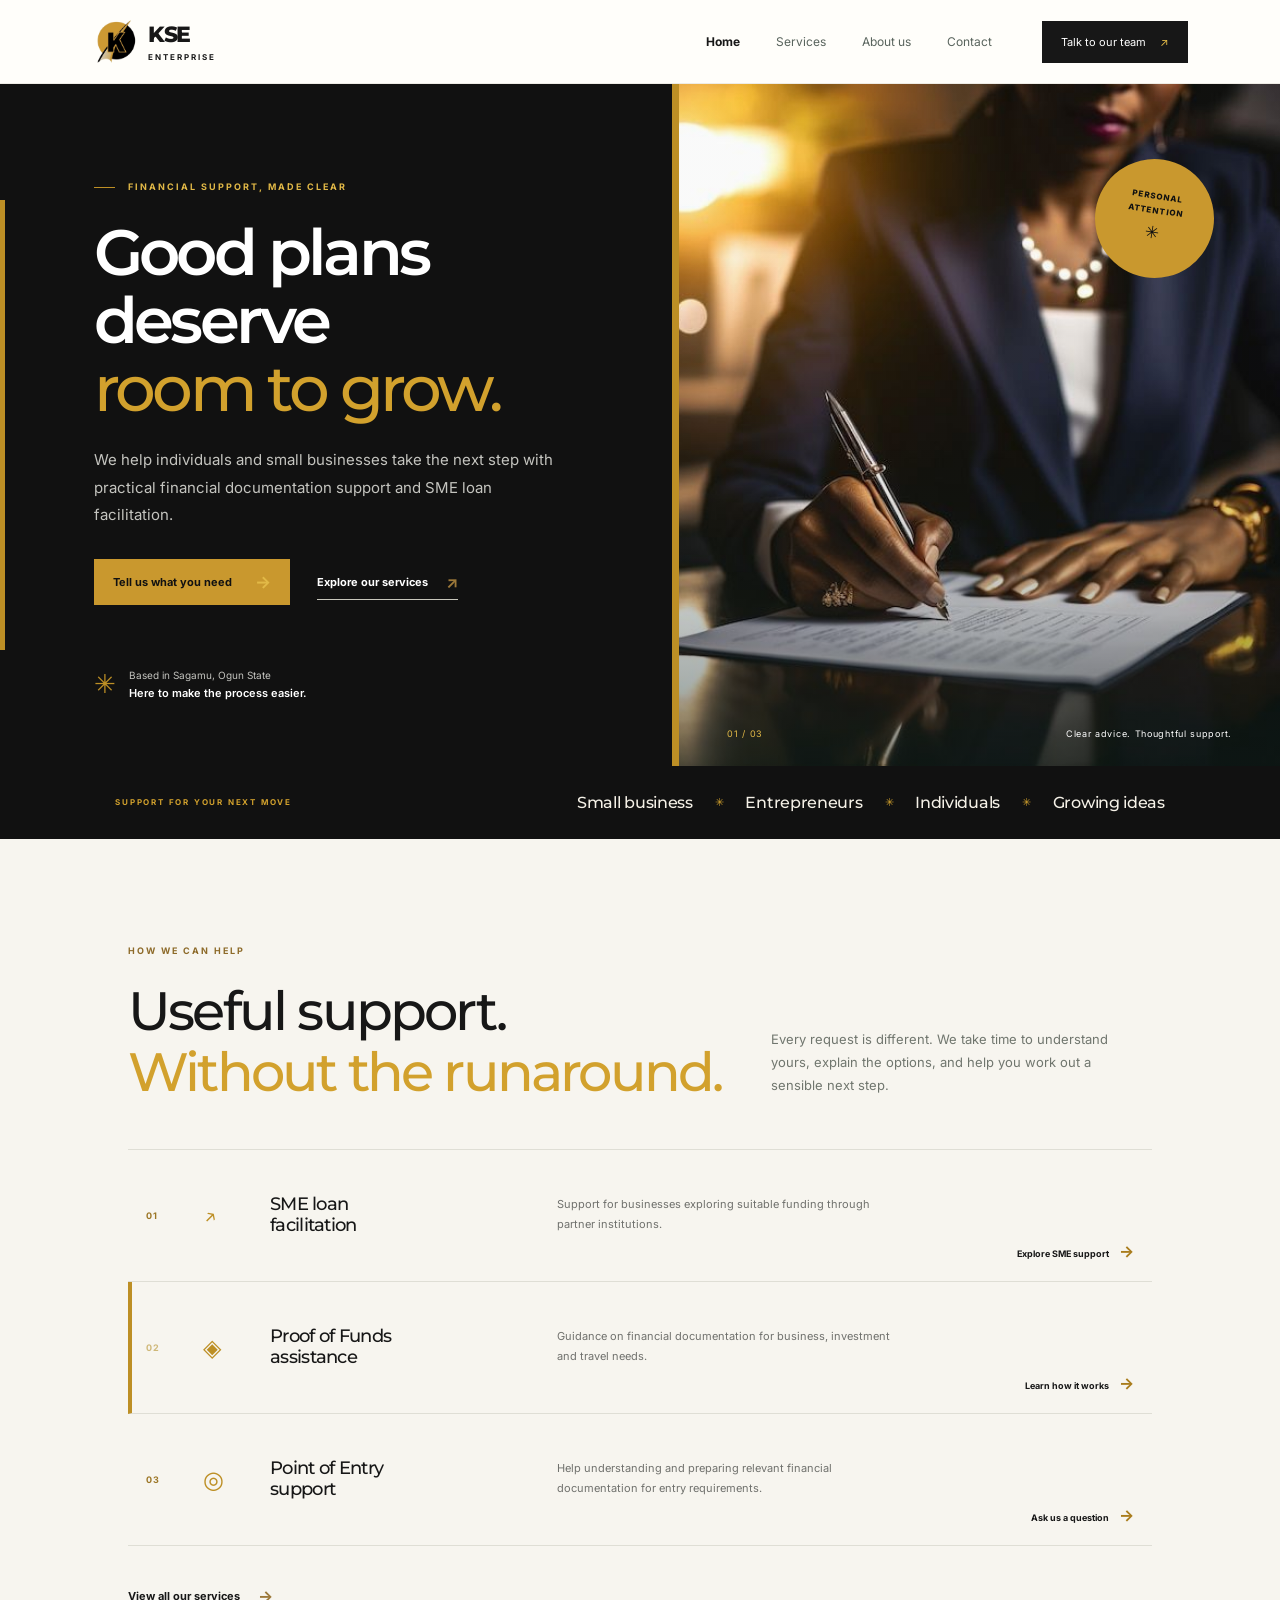
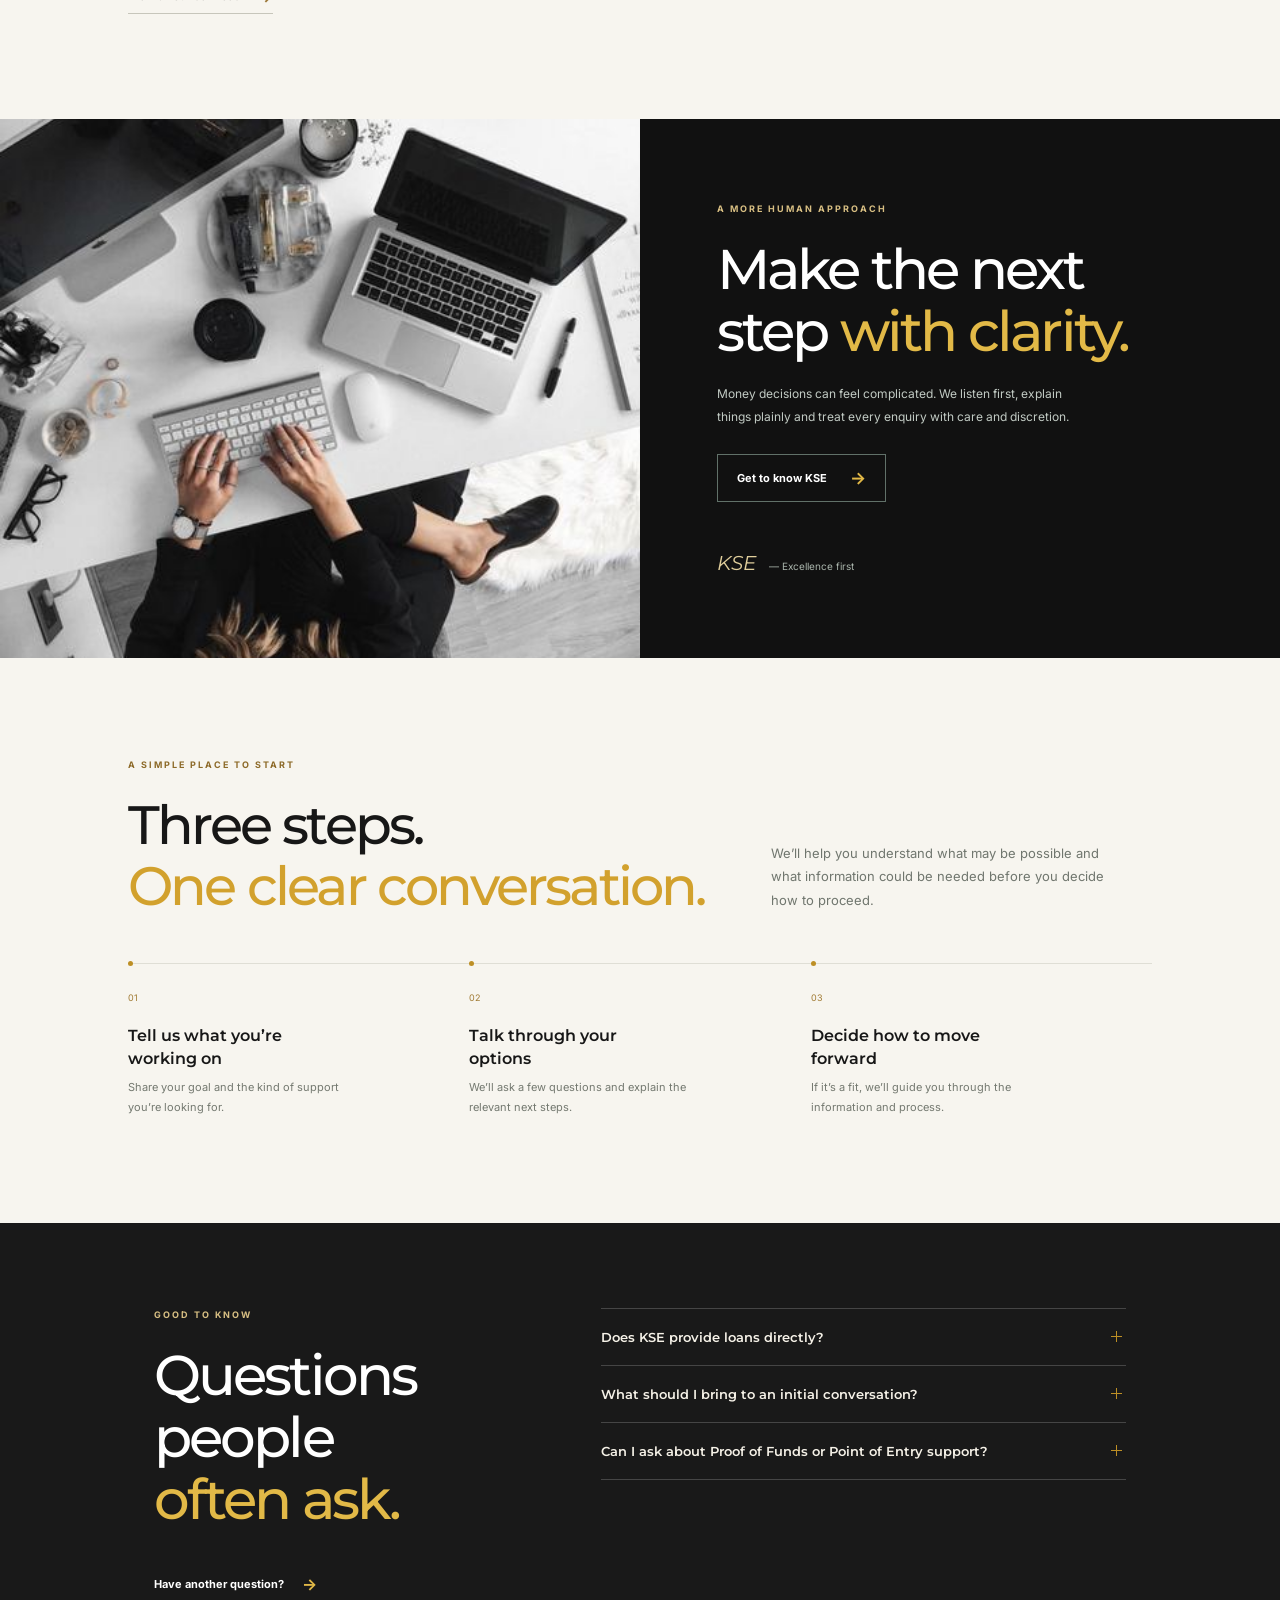
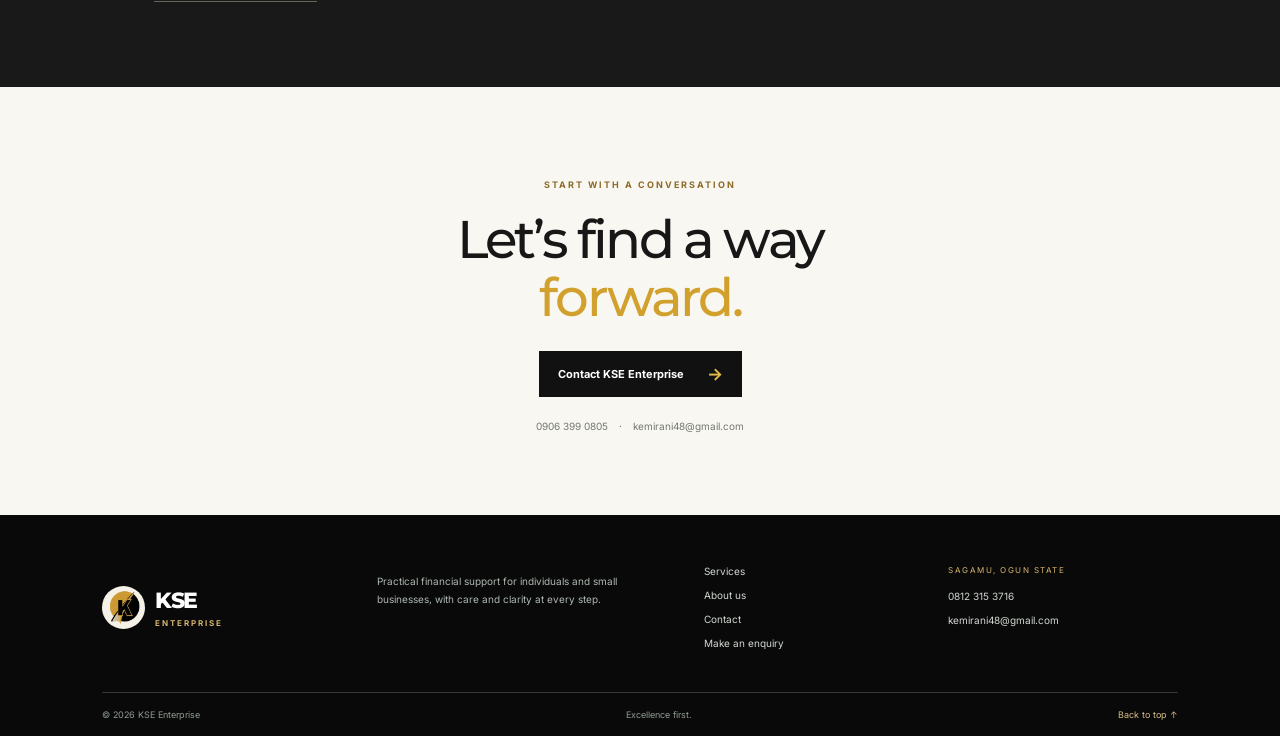
==== index.html @ 5ea1e0ed "first commit" ====
<!doctype html>
<html lang="en">
<head>
  <meta charset="utf-8">
  <meta name="viewport" content="width=device-width, initial-scale=1">
  <meta name="theme-color" content="#14251f">
  <meta name="description" content="KSE Enterprise offers SME loan facilitation and financial documentation support in Sagamu, Ogun State.">
  <title>KSE Enterprise | Practical financial support</title>
  <link rel="preconnect" href="https://fonts.googleapis.com">
  <link rel="preconnect" href="https://fonts.gstatic.com" crossorigin>
  <link href="https://fonts.googleapis.com/css2?family=Inter:wght@400;500;600;700&family=Montserrat:wght@400;500;600;700;800&display=swap" rel="stylesheet">
  <link rel="stylesheet" href="site.css">
  <script src="site.js" defer></script>
</head>
<body>
  <header class="site-header" id="top">
    <a class="brand" href="index.html" aria-label="KSE Enterprise home"><img src="image/logo.png" alt=""><span><strong>KSE</strong><small>ENTERPRISE</small></span></a>
    <button class="menu-toggle" type="button" aria-expanded="false" aria-controls="primary-nav" aria-label="Open menu"><span></span><span></span></button>
    <nav class="primary-nav" id="primary-nav" aria-label="Main navigation">
      <a class="active" href="index.html">Home</a><a href="services.html">Services</a><a href="about.html">About us</a><a href="contact.html">Contact</a>
      <a class="nav-cta" href="contact.html#enquiry">Talk to our team <span aria-hidden="true">↗</span></a>
    </nav>
  </header>

  <main>
    <section class="hero">
      <div class="hero-copy">
        <p class="eyebrow"><span></span> FINANCIAL SUPPORT, MADE CLEAR</p>
        <h1>Good plans deserve<br><em>room to grow.</em></h1>
        <p class="hero-intro">We help individuals and small businesses take the next step with practical financial documentation support and SME loan facilitation.</p>
        <div class="hero-actions"><a class="button button-gold" href="contact.html#enquiry">Tell us what you need <span aria-hidden="true">→</span></a><a class="text-link" href="services.html">Explore our services <span aria-hidden="true">↗</span></a></div>
        <div class="hero-note"><span class="note-mark">✳</span><span>Based in Sagamu, Ogun State<br><strong>Here to make the process easier.</strong></span></div>
      </div>
      <div class="hero-visual" role="img" aria-label="Business owner reviewing plans at a desk">
        <div class="photo-wash"></div>
        <div class="hero-stamp"><span>PERSONAL<br>ATTENTION</span><b>✳</b></div>
        <div class="hero-caption"><span>01 / 03</span><span>Clear advice. Thoughtful support.</span></div>
      </div>
    </section>

    <section class="intro-strip"><p>SUPPORT FOR YOUR NEXT MOVE</p><div><span>Small business</span><i>✳</i><span>Entrepreneurs</span><i>✳</i><span>Individuals</span><i>✳</i><span>Growing ideas</span></div></section>

    <section class="section services-preview" id="services">
      <div class="section-heading"><div><p class="eyebrow">HOW WE CAN HELP</p><h2>Useful support.<br><em>Without the runaround.</em></h2></div><p class="section-summary">Every request is different. We take time to understand yours, explain the options, and help you work out a sensible next step.</p></div>
      <div class="service-grid">
        <a class="service-card" href="services.html#sme-loans"><span class="card-index">01</span><span class="line-icon">↗</span><h3>SME loan<br>facilitation</h3><p>Support for businesses exploring suitable funding through partner institutions.</p><span class="card-link">Explore SME support <b>→</b></span></a>
        <a class="service-card featured" href="services.html#pof"><span class="card-index">02</span><span class="line-icon">◈</span><h3>Proof of Funds<br>assistance</h3><p>Guidance on financial documentation for business, investment and travel needs.</p><span class="card-link">Learn how it works <b>→</b></span></a>
        <a class="service-card" href="services.html#poe"><span class="card-index">03</span><span class="line-icon">◎</span><h3>Point of Entry<br>support</h3><p>Help understanding and preparing relevant financial documentation for entry requirements.</p><span class="card-link">Ask us a question <b>→</b></span></a>
      </div>
      <div class="center-link"><a class="text-link" href="services.html">View all our services <span aria-hidden="true">→</span></a></div>
    </section>

    <section class="approach-band"><div class="approach-image" role="img" aria-label="A bright, welcoming office"></div><div class="approach-copy"><p class="eyebrow eyebrow-light">A MORE HUMAN APPROACH</p><h2>Make the next<br>step <em>with clarity.</em></h2><p>Money decisions can feel complicated. We listen first, explain things plainly and treat every enquiry with care and discretion.</p><a class="button button-outline" href="about.html">Get to know KSE <span aria-hidden="true">→</span></a><div class="approach-signature">KSE <span>— Excellence first</span></div></div></section>

    <section class="section process-section"><div class="section-heading"><div><p class="eyebrow">A SIMPLE PLACE TO START</p><h2>Three steps.<br><em>One clear conversation.</em></h2></div><p class="section-summary">We’ll help you understand what may be possible and what information could be needed before you decide how to proceed.</p></div><div class="steps"><article><span>01</span><h3>Tell us what you’re working on</h3><p>Share your goal and the kind of support you’re looking for.</p></article><article><span>02</span><h3>Talk through your options</h3><p>We’ll ask a few questions and explain the relevant next steps.</p></article><article><span>03</span><h3>Decide how to move forward</h3><p>If it’s a fit, we’ll guide you through the information and process.</p></article></div></section>

    <section class="faq-band"><div><p class="eyebrow eyebrow-light">GOOD TO KNOW</p><h2>Questions people<br><em>often ask.</em></h2><a class="text-link text-link-light" href="contact.html">Have another question? <span>→</span></a></div><div class="faq-list">
      <details><summary>Does KSE provide loans directly?<span></span></summary><p>KSE facilitates access to SME funding through partner financial institutions. Eligibility, rates and approval decisions are determined by the relevant institution.</p></details>
      <details><summary>What should I bring to an initial conversation?<span></span></summary><p>A short description of what you need is a good start. We’ll let you know if any further information would be useful for your enquiry.</p></details>
      <details><summary>Can I ask about Proof of Funds or Point of Entry support?<span></span></summary><p>Yes. Get in touch with the purpose and requirements you’ve been given. We’ll discuss the documentation support available and explain the next step.</p></details>
    </div></section>

    <section class="closing-cta"><p class="eyebrow">START WITH A CONVERSATION</p><h2>Let’s find a way<br><em>forward.</em></h2><a class="button button-dark" href="contact.html#enquiry">Contact KSE Enterprise <span>→</span></a><p class="cta-contact"><a href="tel:+2349063990805">0906 399 0805</a><span>·</span><a href="mailto:kemirani48@gmail.com">kemirani48@gmail.com</a></p></section>
  </main>
  <footer class="site-footer"><div class="footer-main"><a class="brand brand-footer" href="index.html"><img src="image/logo.png" alt=""><span><strong>KSE</strong><small>ENTERPRISE</small></span></a><p>Practical financial support for individuals and small businesses, with care and clarity at every step.</p><div class="footer-nav"><a href="services.html">Services</a><a href="about.html">About us</a><a href="contact.html">Contact</a><a href="contact.html#enquiry">Make an enquiry</a></div><div class="footer-contact"><span>SAGAMU, OGUN STATE</span><a href="tel:+2348123153716">0812 315 3716</a><a href="mailto:kemirani48@gmail.com">kemirani48@gmail.com</a></div></div><div class="footer-bottom"><span>© <span data-year>2026</span> KSE Enterprise</span><span>Excellence first.</span><a href="#top" class="back-top">Back to top ↑</a></div></footer>
</body>
</html>
---- site.css ----
:root{--ink:#171717;--forest:#171717;--deep:#0b0b0b;--gold:#bd8f25;--gold-light:#e2b947;--paper:#f7f5ef;--white:#fffefa;--muted:#70766e;--line:#dfded5;--serif:'Montserrat','Inter',Arial,sans-serif;--sans:'Inter',Arial,sans-serif;--display:'Montserrat','Inter',Arial,sans-serif}*{box-sizing:border-box}html{scroll-behavior:smooth;scroll-padding-top:90px}body{margin:0;background:var(--paper);color:var(--ink);font-family:var(--sans);font-size:15px;-webkit-font-smoothing:antialiased}a{color:inherit;text-decoration:none}button,input,select,textarea{font:inherit}button,a{-webkit-tap-highlight-color:transparent}img{max-width:100%;display:block}.site-header{height:84px;padding:0 7.2%;display:flex;align-items:center;justify-content:space-between;background:var(--white);position:relative;z-index:5;border-bottom:1px solid #eeece5}.brand{display:inline-flex;align-items:center;gap:10px;min-width:155px}.brand img{width:46px;height:46px;object-fit:contain}.brand span{display:grid;line-height:1}.brand strong{font:800 22px var(--display);letter-spacing:-1.5px}.brand small{font:700 8px var(--sans);letter-spacing:2px;margin-top:4px}.primary-nav{display:flex;align-items:center;gap:36px}.primary-nav>a{font-size:12px;color:#59645d;transition:color .2s}.primary-nav>a:hover,.primary-nav>a.active{color:var(--ink)}.primary-nav>a.active{font-weight:700}.primary-nav .nav-cta{margin-left:14px;background:var(--forest);color:white;padding:14px 19px;font-size:11px}.nav-cta span{color:var(--gold-light);margin-left:11px}.menu-toggle{display:none}.hero{display:grid;grid-template-columns:1.05fr .95fr;min-height:620px;background:var(--paper)}.hero-copy{padding:96px 7.2% 64px 14%;display:flex;flex-direction:column;align-items:flex-start;justify-content:center}.eyebrow{font-size:9px;line-height:1.5;font-weight:700;letter-spacing:2px;color:#8d6a29;margin:0 0 24px}.eyebrow>span:first-child{display:inline-block;width:21px;height:1px;background:var(--gold);vertical-align:middle;margin-right:9px}.hero h1,.page-hero h1{font:500 clamp(48px,5vw,72px)/1.07 var(--display);letter-spacing:-4.7px;margin:0;max-width:620px}.hero h1 em,.page-hero h1 em,.section h2 em,.approach-copy h2 em,.faq-band h2 em,.closing-cta h2 em{font-family:var(--serif);font-weight:400;letter-spacing:-2px;color:#9c7839}.hero-intro{max-width:465px;margin:23px 0 30px;color:#626c64;font-size:15px;line-height:1.85}.hero-actions{display:flex;align-items:center;gap:27px;flex-wrap:wrap}.button{display:inline-flex;align-items:center;justify-content:center;gap:23px;border:0;padding:16px 19px;font-size:11px;font-weight:700;transition:transform .2s,background .2s;cursor:pointer}.button:hover{transform:translateY(-2px)}.button-gold{background:var(--gold);color:#fff}.button-gold:hover{background:#a78032}.button-dark{background:var(--forest);color:#fff}.button-dark:hover{background:#27483b}.button span{font-size:17px;line-height:10px;color:var(--gold-light)}.text-link{display:inline-flex;align-items:center;gap:18px;font-size:11px;font-weight:700;border-bottom:1px solid #c7c6bb;padding:7px 0}.text-link span{font-size:16px;color:#9c7839}.text-link:hover{color:#9c7839}.hero-note{display:flex;align-items:center;gap:13px;margin-top:62px;color:#7c837c;font-size:10px;line-height:1.65}.hero-note strong{color:var(--ink);font-size:11px;font-weight:600}.note-mark{font-size:26px;line-height:1;color:var(--gold)}.hero-visual{position:relative;min-height:620px;background:#b2aa92 url('image/work.jpeg') center 41%/cover no-repeat;overflow:hidden}.photo-wash{position:absolute;inset:0;background:linear-gradient(180deg,rgba(17,35,28,.02) 52%,rgba(17,35,28,.48) 100%)}.hero-stamp{position:absolute;right:11%;top:11%;width:119px;height:119px;border-radius:50%;background:var(--gold);color:white;display:grid;place-content:center;text-align:center;font-size:8px;font-weight:700;letter-spacing:1.2px;line-height:1.7;transform:rotate(9deg)}.hero-stamp b{font-size:17px;font-weight:400}.hero-caption{position:absolute;bottom:27px;left:8%;right:8%;color:white;display:flex;justify-content:space-between;font-size:9px;letter-spacing:.7px}.hero-caption span:first-child{color:#e3ce9a}.intro-strip{background:#eeeae0;padding:27px 9%;display:flex;justify-content:space-between;gap:20px;align-items:center}.intro-strip>p{margin:0;font-size:8px;letter-spacing:1.8px;color:#79776b;font-weight:700}.intro-strip>div{display:flex;align-items:center;gap:22px;flex-wrap:wrap;color:#666d65;font:italic 16px var(--serif)}.intro-strip i{font-style:normal;font-size:11px;color:var(--gold)}.section{padding:105px 10%}.section-heading{display:flex;justify-content:space-between;align-items:flex-end;gap:40px;margin-bottom:47px}.section-heading h2,.section h2,.about-story h2,.location-section h2{font:500 clamp(37px,4.2vw,55px)/1.12 var(--display);letter-spacing:-2.8px;margin:0}.section-heading h2 em,.section h2 em,.about-story h2 em,.location-section h2 em{color:#9c7839;font-family:var(--serif);font-weight:400;letter-spacing:-2px}.section-summary{max-width:350px;color:#70766e;font-size:13px;line-height:1.8;margin:0 3% 4px 0}.service-grid{display:grid;grid-template-columns:repeat(3,1fr);border:1px solid var(--line)}.service-card{padding:27px 27px 25px;min-height:300px;background:var(--white);border-right:1px solid var(--line);display:flex;flex-direction:column;transition:background .2s}.service-card:last-child{border-right:0}.service-card:hover{background:#f0ede4}.service-card.featured{background:var(--forest);color:white}.service-card.featured:hover{background:#254238}.card-index{font-size:9px;color:#92958a;letter-spacing:1px}.featured .card-index{color:#cfb879}.line-icon{align-self:flex-end;font:30px var(--serif);color:var(--gold);margin-top:-12px}.service-card h3{font:500 23px/1.2 var(--display);letter-spacing:-.7px;margin:29px 0 12px}.service-card p{font-size:11px;line-height:1.8;color:#737a72;max-width:240px;margin:0 0 22px}.featured p{color:#c4cbc4}.card-link{font-size:9px;font-weight:700;margin-top:auto}.card-link b{font-size:16px;color:var(--gold-light);margin-left:8px}.center-link{text-align:center;margin-top:33px}.approach-band{background:var(--deep);color:white;display:grid;grid-template-columns:1fr 1fr;min-height:520px}.approach-image{background:url('image/office.jpeg') center/cover no-repeat;min-height:520px}.approach-copy{padding:83px 12%;display:flex;align-items:flex-start;flex-direction:column;justify-content:center}.eyebrow-light{color:#d8bf83}.approach-copy h2,.faq-band h2,.closing-cta h2{font:500 clamp(39px,4.4vw,56px)/1.1 var(--display);letter-spacing:-2.8px;margin:0}.approach-copy h2 em,.faq-band h2 em{color:var(--gold-light)}.approach-copy>p:not(.eyebrow){max-width:370px;color:#c2cbc4;font-size:12px;line-height:1.9;margin:21px 0 25px}.button-outline{border:1px solid #617169;color:white}.button-outline:hover{background:#243a30}.approach-signature{margin-top:49px;font:italic 20px var(--serif);color:#e1cf9c}.approach-signature span{font:10px var(--sans);color:#aab5ac;margin-left:8px}.process-section{padding-top:100px;padding-bottom:105px}.steps{display:grid;grid-template-columns:repeat(3,1fr);border-top:1px solid var(--line)}.steps article{padding:22px 25px 0 0;margin-right:27px;position:relative}.steps article:before{content:'';position:absolute;top:-3px;left:0;width:5px;height:5px;border-radius:50%;background:var(--gold)}.steps article>span{font-size:9px;color:#a17b34}.steps h3{font:600 16px/1.45 var(--display);margin:19px 0 8px;max-width:210px}.steps p{font-size:11px;color:#747970;line-height:1.8;max-width:245px;margin:0}.faq-band{background:#eae7dd;padding:85px 12%;display:grid;grid-template-columns:.8fr 1.2fr;gap:10%}.faq-band .text-link{margin-top:37px}.text-link-light{color:#fff;border-color:#637168}.text-link-light span{color:var(--gold-light)}.faq-list details{border-bottom:1px solid #cac9be}.faq-list details:first-child{border-top:1px solid #cac9be}.faq-list summary{cursor:pointer;list-style:none;padding:20px 30px 20px 0;font:600 13px var(--display);position:relative}.faq-list summary::-webkit-details-marker{display:none}.faq-list summary span:before,.faq-list summary span:after{content:'';width:11px;height:1px;background:var(--gold);position:absolute;right:4px;top:27px}.faq-list summary span:after{transform:rotate(90deg);transition:transform .2s}.faq-list details[open] summary span:after{transform:rotate(0)}.faq-list details p{margin:0 0 20px;color:#68716a;font-size:11px;line-height:1.8;max-width:550px}.closing-cta{text-align:center;padding:91px 20px 83px;background:#f9f7f1}.closing-cta .eyebrow{margin-bottom:18px}.closing-cta h2{font-size:53px;margin-bottom:25px}.closing-cta h2 em{color:#9c7839}.cta-contact{display:flex;justify-content:center;gap:11px;font-size:10px;color:#737970;margin:23px 0 0}.site-footer{background:#14251f;color:white;padding:50px 8% 0}.footer-main{display:grid;grid-template-columns:1.15fr 1.4fr 1fr 1.1fr;gap:35px;padding-bottom:43px}.brand-footer img{width:43px;height:43px}.brand-footer strong{color:white}.brand-footer small{color:#d7b66f}.footer-main>p{font-size:10px;line-height:1.8;color:#aeb8b0;max-width:245px;margin:7px 0}.footer-nav,.footer-contact{display:flex;flex-direction:column;align-items:flex-start;gap:12px;font-size:10px;color:#d2d8d2}.footer-nav a:hover,.footer-contact a:hover{color:var(--gold-light)}.footer-contact span{font-size:8px;letter-spacing:1.5px;color:#d7b66f;margin-bottom:3px}.footer-bottom{border-top:1px solid #33453c;padding:16px 0;display:flex;justify-content:space-between;color:#8e9b92;font-size:9px}.back-top{color:#d8bf83}.page-hero{padding:82px 12% 43px;background:#eeeae0;min-height:355px}.page-hero h1{font-size:59px}.page-hero>p:not(.eyebrow){max-width:530px;color:#68716a;font-size:13px;line-height:1.85;margin:19px 0 27px}.breadcrumbs{display:flex;gap:10px;align-items:center;font-size:9px;color:#737970}.breadcrumbs a{color:#9a783b}.service-detail-list{padding-top:54px;padding-bottom:45px}.service-detail{display:grid;grid-template-columns:.65fr 1.3fr .9fr;gap:50px;padding:40px 0 55px;border-bottom:1px solid var(--line);scroll-margin-top:90px}.service-detail:first-child{padding-top:10px}.detail-number{font-size:11px;font-weight:700;color:#a17b34}.detail-number span{display:block;font-size:8px;letter-spacing:1.2px;color:#878b82;margin-top:8px}.service-detail h2{font-size:38px!important;margin:0 0 19px!important}.service-detail>div:nth-child(2)>p{max-width:490px;color:#68716a;font-size:12px;line-height:1.9;margin:0 0 14px}.service-detail .text-link{margin-top:9px}.detail-aside{align-self:center}.detail-aside img{width:100%;height:190px;object-fit:cover}.detail-aside>p{font-size:9px;line-height:1.7;color:#7a8078;margin:11px 0 0}.detail-note{background:#eae7dd;padding:27px;min-height:190px}.detail-note .note-mark{font-size:22px}.detail-note h3{font:500 22px/1.25 var(--display);margin:16px 0 8px}.detail-note>p{font-size:10px;line-height:1.7;color:#68716a}.service-disclaimer{margin:5px 10% 60px;padding:24px 28px;background:#eae7dd;display:flex;align-items:flex-start;gap:17px}.service-disclaimer .note-mark{margin-top:2px}.service-disclaimer p{font-size:10px;line-height:1.8;color:#68716a;margin:0}.service-disclaimer strong{color:var(--ink);font-size:11px}.about-hero{background:var(--deep);color:white;min-height:390px}.about-hero .eyebrow{color:#d8bf83}.about-hero h1 em{color:var(--gold-light)}.about-hero>p:not(.eyebrow){color:#c2cbc4}.about-hero .breadcrumbs{color:#aab5ac}.about-hero .breadcrumbs a{color:var(--gold-light)}.about-story{display:grid;grid-template-columns:1fr 1fr;gap:9%;align-items:center;padding-top:84px;padding-bottom:91px}.story-image{position:relative}.story-image img{width:100%;height:400px;object-fit:cover}.image-caption{position:absolute;bottom:0;left:0;padding:13px 16px;background:var(--forest);color:white;font-size:8px;letter-spacing:1.2px}.story-copy h2{font-size:42px;margin-bottom:20px}.story-copy>p:not(.eyebrow){font-size:12px;line-height:1.95;color:#68716a;margin:0 0 16px}.story-copy .text-link{margin-top:7px}.values-section{background:var(--deep);color:white;padding:78px 11% 88px}.values-heading h2{font:500 43px/1.13 var(--display);letter-spacing:-2px;margin:0 0 42px}.values-heading h2 em{color:var(--gold-light);font-family:var(--serif);font-weight:400}.values-grid{display:grid;grid-template-columns:repeat(4,1fr);gap:32px}.values-grid article{border-top:1px solid #45554b;padding-top:17px}.values-grid article>span{font-size:9px;color:var(--gold-light)}.values-grid h3{font:500 18px var(--display);margin:17px 0 7px}.values-grid p{font-size:10px;line-height:1.8;color:#b9c2ba;margin:0}.location-section{display:grid;grid-template-columns:1fr .75fr;gap:15%;align-items:center}.location-section>div:first-child>p:not(.eyebrow){max-width:430px;font-size:12px;line-height:1.9;color:#68716a;margin:19px 0 25px}.location-card{background:#eae7dd;padding:30px 32px;min-height:237px}.location-pin{font-size:24px;color:#a17b34}.location-card>span{display:block;font-size:8px;letter-spacing:1.4px;color:#85867d;margin:14px 0 8px}.location-card h3{font:500 21px var(--display);margin:0 0 8px}.location-card p{font-size:11px;line-height:1.7;color:#68716a}.location-card>a{display:inline-block;font-size:10px;font-weight:700;margin-top:9px}.location-card>a span{color:#a17b34;margin-left:8px}.contact-hero{min-height:346px}.contact-layout{display:grid;grid-template-columns:.78fr 1.22fr;gap:9%;padding-top:65px;padding-bottom:88px;align-items:start}.contact-details h2{font:500 42px/1.12 var(--display);letter-spacing:-2.6px;margin:0 0 17px}.contact-details h2 em{font:400 42px var(--serif);color:#9c7839}.contact-details>p:not(.eyebrow):not(.response-note){font-size:11px;line-height:1.9;color:#68716a;margin:0 0 29px;max-width:340px}.contact-item{border-top:1px solid var(--line);padding:16px 0;display:flex;flex-direction:column;align-items:flex-start;gap:6px}.contact-item>span{font-size:8px;letter-spacing:1.5px;color:#9b7735;margin-bottom:2px}.contact-item>a,.contact-item>p{font-size:11px;margin:0;line-height:1.7}.contact-item .map-link{color:#9b7735;font-size:9px;font-weight:700;margin-top:4px}.response-note{display:flex;align-items:center;gap:10px;font-size:10px;color:#737970;line-height:1.7;margin-top:20px}.response-note .note-mark{font-size:20px}.enquiry-card{background:var(--white);border:1px solid #e5e2d9;padding:35px 38px;scroll-margin-top:105px;box-shadow:0 12px 30px rgba(26,40,31,.04)}.enquiry-card .eyebrow{margin-bottom:13px}.enquiry-card h2{font:500 27px/1.25 var(--display);letter-spacing:-.9px;margin:0}.form-intro{font-size:10px;color:#7a8078;line-height:1.7;margin:11px 0 22px}.enquiry-card form{display:flex;flex-direction:column;gap:15px}.enquiry-card label{display:flex;flex-direction:column;gap:7px;font-size:9px;font-weight:700;color:#545f57}.field-row{display:grid;grid-template-columns:1fr 1fr;gap:13px}.enquiry-card input,.enquiry-card select,.enquiry-card textarea{width:100%;background:#f8f7f2;border:1px solid #e1e0d8;border-radius:0;padding:12px 12px;color:var(--ink);font-size:10px;outline:none}.enquiry-card input:focus,.enquiry-card select:focus,.enquiry-card textarea:focus{border-color:#aa8846;box-shadow:0 0 0 2px rgba(189,146,63,.12)}.enquiry-card textarea{resize:vertical}.enquiry-card input::placeholder,.enquiry-card textarea::placeholder{color:#a2a59e}.enquiry-card form>.button{align-self:flex-start}.form-status{font-size:10px;color:#48654e;line-height:1.6;margin:0}.privacy-note{font-size:8px;color:#90958d;line-height:1.6;margin:0}.contact-hours{background:#eae7dd;padding:22px 10%;display:flex;align-items:center;gap:17px;flex-wrap:wrap}.contact-hours>span{font-size:8px;letter-spacing:1.2px;color:#8b6d35}.contact-hours p{font-size:10px;color:#6d746c;margin:0 30px 0 0}.contact-hours p strong{color:var(--ink);font-weight:600;margin-left:8px}::selection{background:#d9c38d;color:var(--deep)}
@media(max-width:1050px){.primary-nav{gap:22px}.hero-copy{padding-left:10%;padding-right:6%}.section{padding-left:7%;padding-right:7%}.faq-band{padding-left:8%;padding-right:8%}.service-detail{grid-template-columns:.45fr 1.2fr .85fr;gap:28px}.contact-layout{gap:6%}.footer-main{grid-template-columns:1fr 1.2fr 1fr 1.2fr;gap:20px}}
@media(max-width:760px){.site-header{height:72px;padding:0 6%}.brand img{width:41px;height:41px}.menu-toggle{display:flex;width:40px;height:40px;border:0;background:none;align-items:center;justify-content:center;flex-direction:column;gap:6px;cursor:pointer}.menu-toggle span{height:1px;width:22px;background:var(--ink);transition:transform .2s}.menu-toggle[aria-expanded=true] span:first-child{transform:translateY(3.5px) rotate(45deg)}.menu-toggle[aria-expanded=true] span:last-child{transform:translateY(-3.5px) rotate(-45deg)}.primary-nav{display:none;position:absolute;top:71px;left:0;right:0;padding:15px 6% 23px;background:var(--white);border-bottom:1px solid var(--line);align-items:stretch;gap:0;box-shadow:0 12px 20px rgba(20,37,31,.08)}.primary-nav.is-open{display:flex;flex-direction:column}.primary-nav>a{padding:14px 4px;border-bottom:1px solid #eeece5;font-size:13px}.primary-nav .nav-cta{margin:13px 0 0;text-align:center;padding:15px}.hero{grid-template-columns:1fr}.hero-copy{padding:76px 8% 40px}.hero h1{font-size:clamp(48px,10vw,67px);letter-spacing:-3px}.hero-intro{font-size:13px}.hero-note{margin-top:40px}.hero-visual{min-height:430px}.intro-strip{padding:21px 7%;align-items:flex-start;flex-direction:column}.intro-strip>div{gap:12px;font-size:14px}.section{padding:72px 7%}.section-heading{align-items:flex-start;flex-direction:column;gap:20px;margin-bottom:32px}.section-heading h2,.section h2{font-size:42px}.section-summary{font-size:12px;margin:0}.service-grid{grid-template-columns:1fr}.service-card{min-height:245px;border-right:0;border-bottom:1px solid var(--line);padding:24px}.service-card:last-child{border-bottom:0}.service-card h3{margin-top:15px}.approach-band{grid-template-columns:1fr}.approach-image{min-height:330px}.approach-copy{padding:64px 8%}.process-section{padding-top:70px;padding-bottom:75px}.steps{grid-template-columns:1fr}.steps article{margin:0;padding:22px 0 22px 18px;border-bottom:1px solid var(--line)}.steps article:before{top:27px}.steps h3{max-width:none;margin:5px 0 6px}.steps p{max-width:420px}.faq-band{grid-template-columns:1fr;gap:40px;padding:66px 8%}.faq-band h2,.closing-cta h2{font-size:43px}.faq-band .text-link{margin-top:21px}.closing-cta{padding:68px 6%}.site-footer{padding:38px 7% 0}.footer-main{grid-template-columns:1fr 1fr;gap:28px 20px}.footer-bottom{gap:12px;flex-wrap:wrap}.page-hero{padding:65px 8% 35px;min-height:auto}.page-hero h1{font-size:48px;letter-spacing:-3px}.page-hero>p:not(.eyebrow){font-size:12px}.service-detail-list{padding-top:28px}.service-detail{grid-template-columns:1fr 1fr;gap:15px 24px;padding:30px 0 38px}.detail-number{grid-column:1/-1}.service-detail>div:nth-child(2){grid-column:1/-1;grid-row:2}.service-detail h2{font-size:34px!important}.detail-aside{grid-column:1/-1;max-width:420px}.detail-aside img{height:200px}.service-disclaimer{margin:0 7% 45px;padding:18px}.about-story{grid-template-columns:1fr;gap:36px;padding-top:55px;padding-bottom:65px}.story-image img{height:330px}.story-copy h2{font-size:39px}.values-section{padding:62px 8%}.values-heading h2{font-size:38px}.values-grid{grid-template-columns:1fr 1fr;gap:24px}.location-section{grid-template-columns:1fr;gap:30px}.contact-layout{grid-template-columns:1fr;gap:45px;padding-top:48px;padding-bottom:65px}.contact-details h2,.contact-details h2 em{font-size:38px}.contact-details>p:not(.eyebrow):not(.response-note){max-width:450px}.enquiry-card{padding:27px 23px}.contact-hours{padding:20px 7%;gap:10px}.contact-hours p{margin-right:12px}}
@media(max-width:420px){.hero h1{font-size:46px}.hero-actions{align-items:flex-start;flex-direction:column;gap:16px}.hero-visual{min-height:360px}.intro-strip>div{font-size:13px}.intro-strip i{display:none}.field-row{grid-template-columns:1fr}.footer-main{grid-template-columns:1fr}.footer-main>p{max-width:330px}.footer-bottom{font-size:8px}.values-grid{gap:20px}.values-grid h3{font-size:16px}.page-hero h1{font-size:42px}.service-detail h2{font-size:31px!important}.contact-hours{align-items:flex-start;flex-direction:column}.contact-hours p strong{display:block;margin:4px 0 0}}
@media(prefers-reduced-motion:reduce){html{scroll-behavior:auto}*,*:before,*:after{transition:none!important}}
/* KSE identity: ink black, warm gold and confident sans serif type. */
.hero{background:#111;color:#fff;position:relative}
.hero-copy{position:relative;padding-left:14%}
.hero-copy:before{content:"";position:absolute;left:0;top:17%;height:66%;width:5px;background:#bd8f25}
.hero .eyebrow{color:#e2b947}
.hero h1{color:#fff;font-weight:600;letter-spacing:-3.8px}
.hero h1 em,.page-hero h1 em,.section h2 em,.approach-copy h2 em,.faq-band h2 em,.closing-cta h2 em,.about-story h2 em,.location-section h2 em{font-family:inherit;font-style:normal;font-weight:500;letter-spacing:inherit;color:#d2a12d}
.hero-intro{color:#c4c4bf}
.hero-note{color:#c4c4bf}
.hero-note strong{color:#fff}
.hero-stamp{background:#c9982e;color:#111;font-weight:800}
.hero-caption span:first-child{color:#e2b947}
.hero-visual{border-left:7px solid #bd8f25}
.intro-strip{background:#111;color:#fff}
.intro-strip>p{color:#d2a12d}
.intro-strip>div{color:#f5f1e7;font-family:var(--display);font-style:normal;font-weight:500;letter-spacing:-.3px}
.intro-strip i{color:#d2a12d}
.service-grid{display:block;border:0;border-top:1px solid var(--line)}
.service-card,.service-card.featured{display:grid;grid-template-columns:42px 52px minmax(180px,.8fr) minmax(220px,1.2fr) 155px;align-items:center;gap:15px;min-height:132px;padding:20px 18px;background:transparent;color:var(--ink);border:0;border-bottom:1px solid var(--line);transition:background .2s}
.service-card:hover,.service-card.featured:hover{background:#eee8d8}
.service-card.featured{border-left:4px solid #bd8f25;padding-left:14px}
.card-index{grid-column:1;grid-row:1;font-weight:700;color:#9c7626}
.line-icon{grid-column:2;grid-row:1;align-self:center;margin:0;font-size:24px;color:#bd8f25}
.service-card h3{grid-column:3;grid-row:1;font-size:18px;margin:0;color:#171717}
.service-card p{grid-column:4;grid-row:1;max-width:340px;margin:0;color:#70716d}
.card-link{grid-column:5;grid-row:1;justify-self:end;color:#171717;font-size:9px}
.card-link b{color:#a97c1c}
.center-link{text-align:left}
.approach-band{background:#111}
.approach-copy h2 em,.faq-band h2 em{color:#e2b947}
.button-gold{background:#c9982e;color:#111}
.button-gold:hover{background:#d7aa40}
.button-dark{background:#111;color:#fff}
.button-dark:hover{background:#333}
.button span{color:#e2b947}
.faq-band{background:#191919;color:#fff}
.faq-list details{border-color:#454545}
.faq-list details:first-child{border-color:#454545}
.faq-list summary{color:#f5f1e7}
.faq-list details p{color:#c1c1ba}
.text-link-light{color:#fff;border-color:#68645a}
.site-footer{background:#090909}
.footer-bottom{border-color:#383838}
.about-hero{background:#111}
.values-section{background:#111}
.location-card,.service-disclaimer,.detail-note{background:#eee9dc}
.page-hero .eyebrow,.about-hero .eyebrow{color:#9b741d}
.about-hero .eyebrow{color:#e2b947}
@media(max-width:760px){
 .hero-copy{padding:68px 8% 38px 10%}
 .hero-copy:before{left:0;top:12%;height:76%;width:4px}
 .hero-visual{border-left:0;border-top:5px solid #bd8f25}
 .service-card,.service-card.featured{grid-template-columns:34px 34px 1fr;gap:10px 12px;min-height:0;padding:20px 14px}
 .service-card.featured{padding-left:10px}
 .card-index{grid-column:1;grid-row:1}
 .line-icon{grid-column:2;grid-row:1;justify-self:center}
 .service-card h3{grid-column:3;grid-row:1;font-size:16px}
 .service-card p{grid-column:2/4;grid-row:2;max-width:none}
 .card-link{grid-column:2/4;grid-row:3;justify-self:start;margin-top:4px}
 .center-link{text-align:center}
}
.section-heading h2 em{font-family:inherit;font-style:normal;font-weight:500;letter-spacing:inherit;color:#d2a12d}
.brand-footer img{background:#f5f1e7;border-radius:50%;padding:3px}
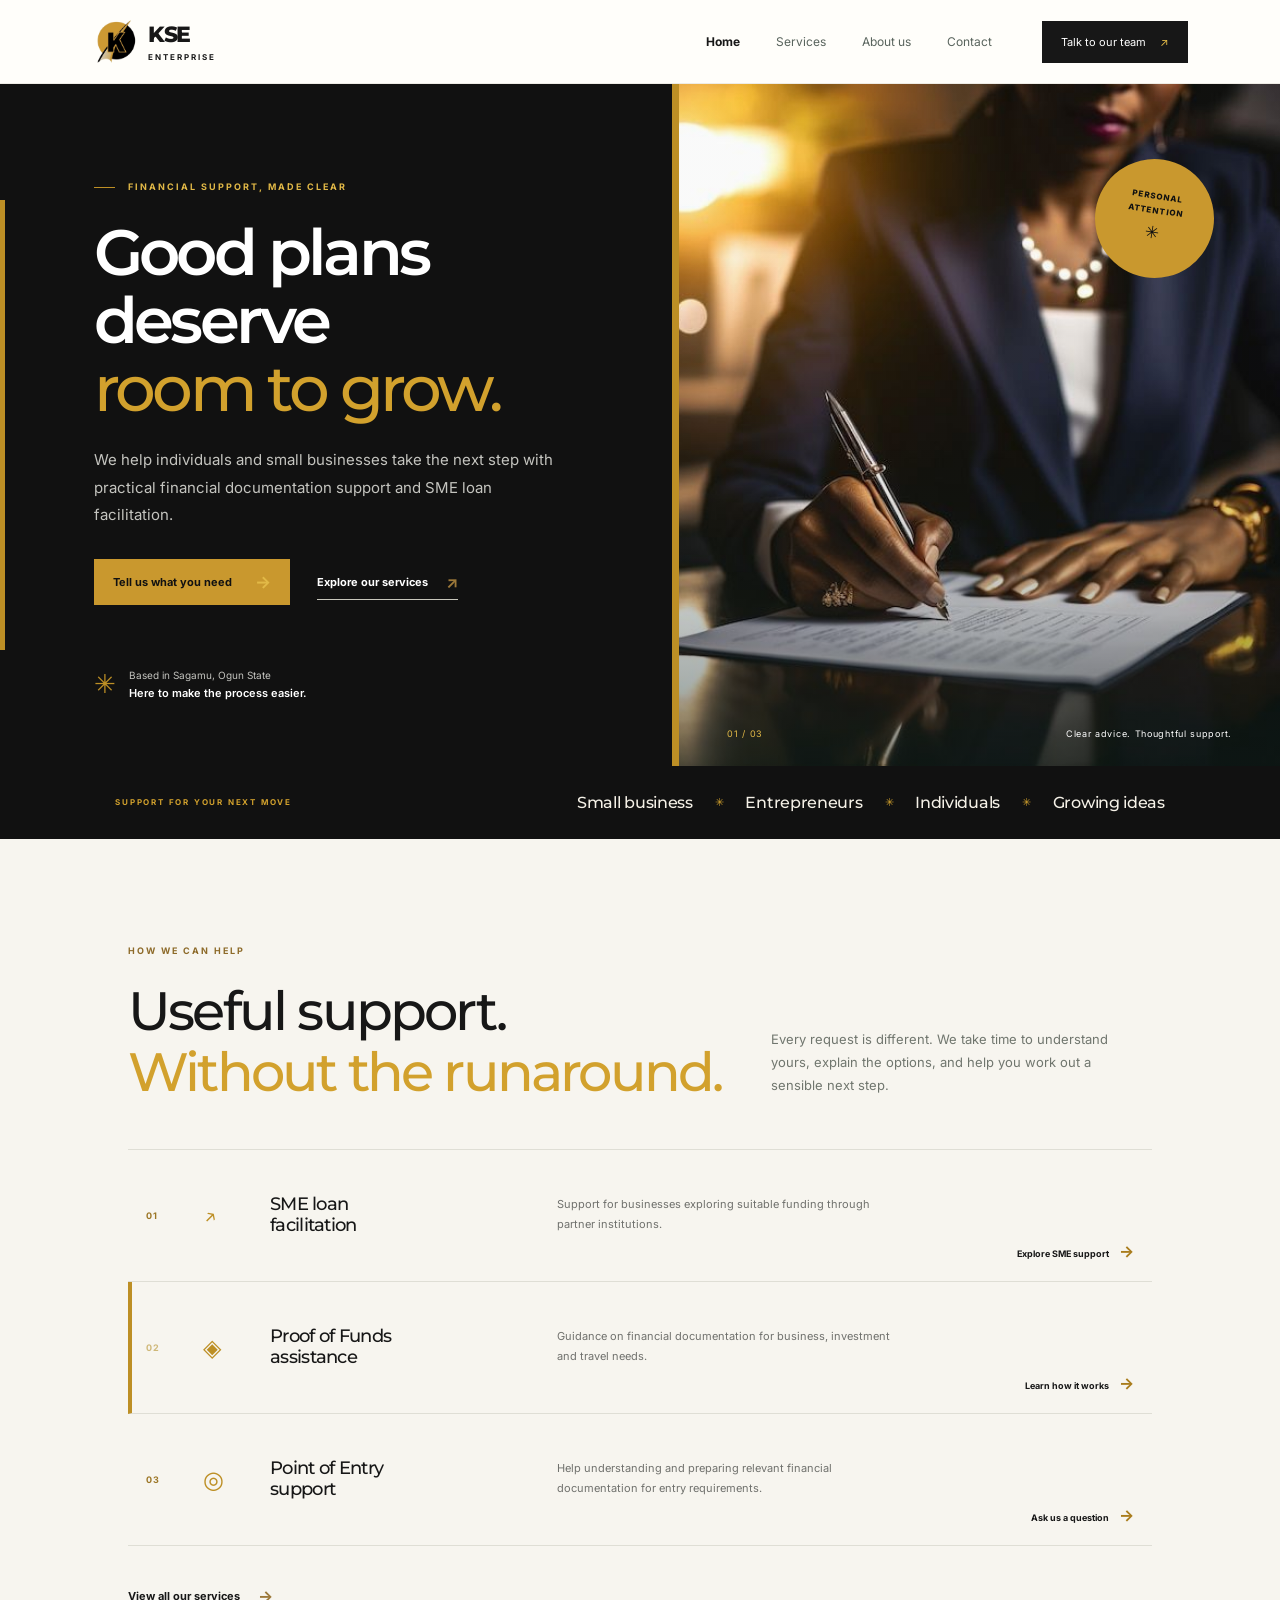
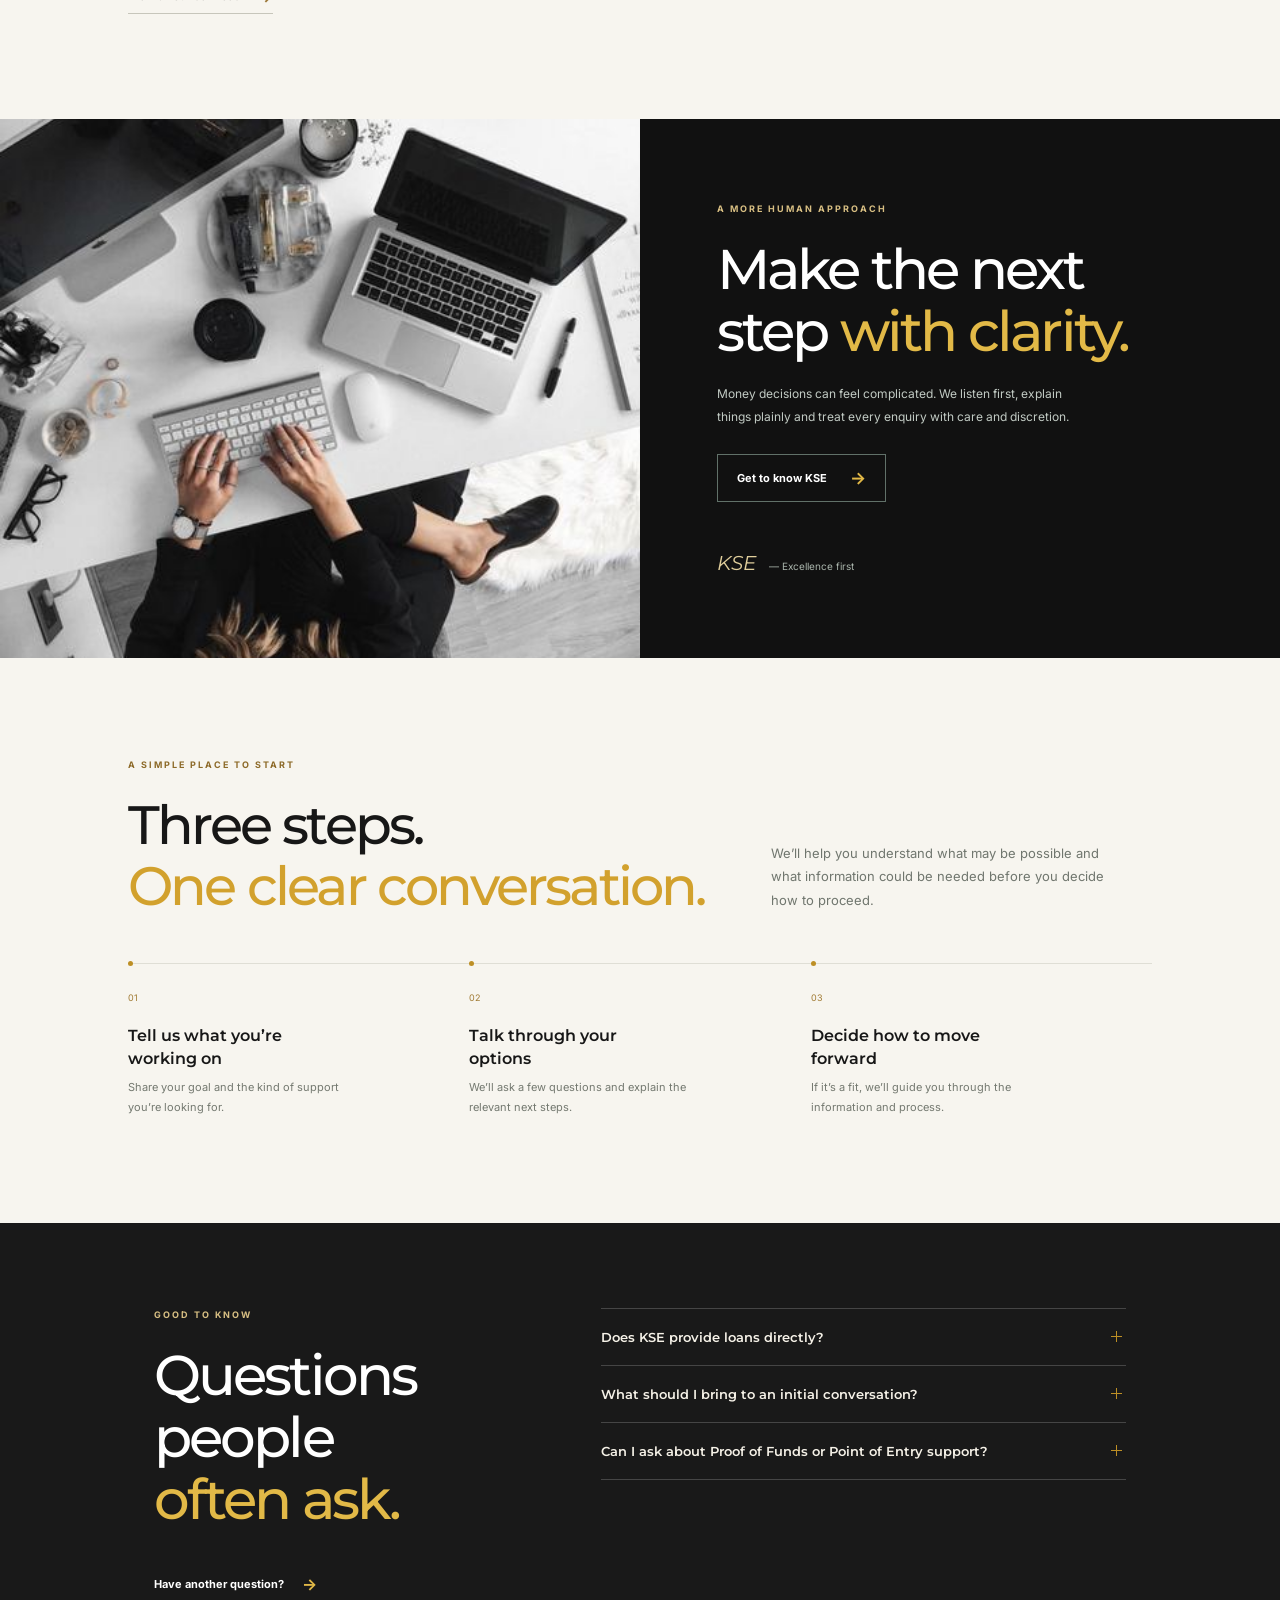
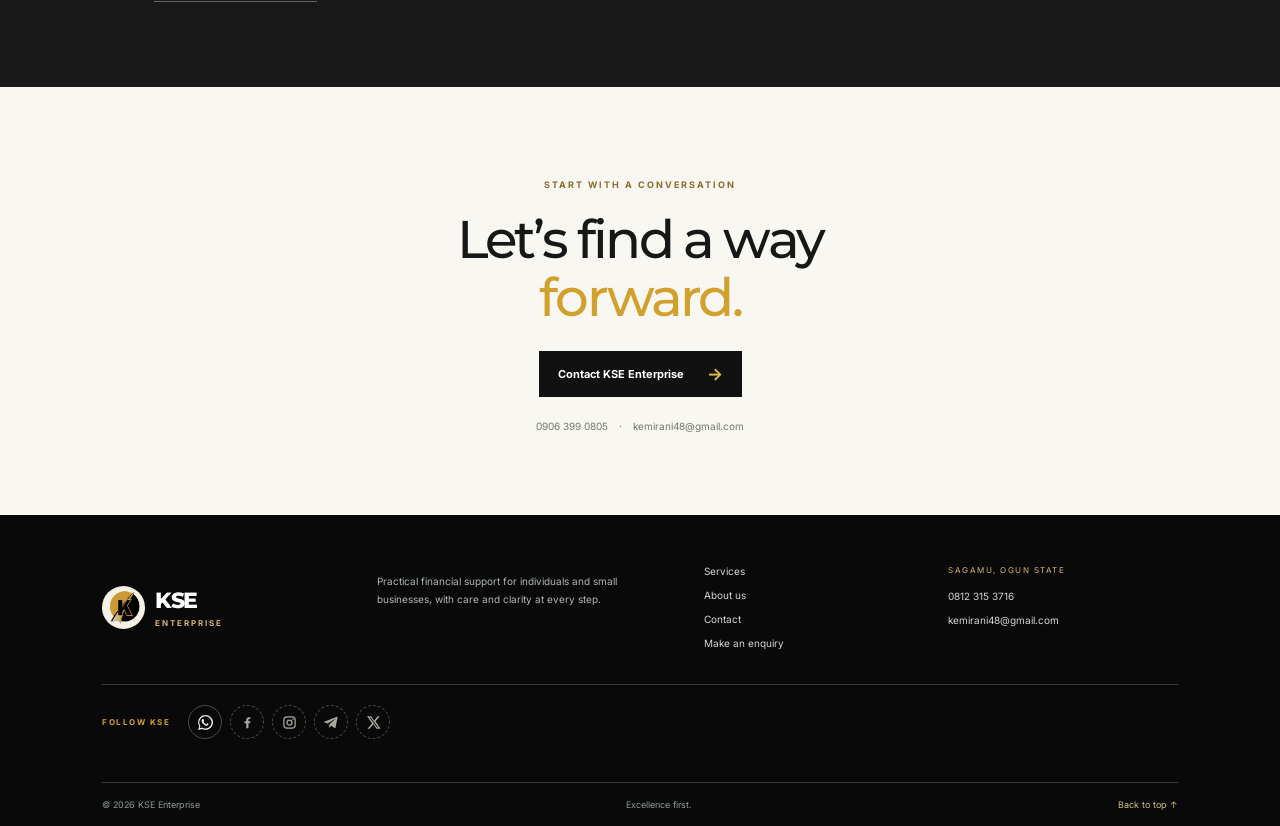
==== commit f747f21f: "56tf" ====
--- a/index.html
+++ b/index.html
@@ -62,6 +62,11 @@
 
     <section class="closing-cta"><p class="eyebrow">START WITH A CONVERSATION</p><h2>Let’s find a way<br><em>forward.</em></h2><a class="button button-dark" href="contact.html#enquiry">Contact KSE Enterprise <span>→</span></a><p class="cta-contact"><a href="tel:+2349063990805">0906 399 0805</a><span>·</span><a href="mailto:kemirani48@gmail.com">kemirani48@gmail.com</a></p></section>
   </main>
-  <footer class="site-footer"><div class="footer-main"><a class="brand brand-footer" href="index.html"><img src="image/logo.png" alt=""><span><strong>KSE</strong><small>ENTERPRISE</small></span></a><p>Practical financial support for individuals and small businesses, with care and clarity at every step.</p><div class="footer-nav"><a href="services.html">Services</a><a href="about.html">About us</a><a href="contact.html">Contact</a><a href="contact.html#enquiry">Make an enquiry</a></div><div class="footer-contact"><span>SAGAMU, OGUN STATE</span><a href="tel:+2348123153716">0812 315 3716</a><a href="mailto:kemirani48@gmail.com">kemirani48@gmail.com</a></div></div><div class="footer-bottom"><span>© <span data-year>2026</span> KSE Enterprise</span><span>Excellence first.</span><a href="#top" class="back-top">Back to top ↑</a></div></footer>
+  <footer class="site-footer"><div class="footer-main"><a class="brand brand-footer" href="index.html"><img src="image/logo.png" alt=""><span><strong>KSE</strong><small>ENTERPRISE</small></span></a><p>Practical financial support for individuals and small businesses, with care and clarity at every step.</p><div class="footer-nav"><a href="services.html">Services</a><a href="about.html">About us</a><a href="contact.html">Contact</a><a href="contact.html#enquiry">Make an enquiry</a></div><div class="footer-contact"><span>SAGAMU, OGUN STATE</span><a href="tel:+2348123153716">0812 315 3716</a><a href="mailto:kemirani48@gmail.com">kemirani48@gmail.com</a></div><div class="footer-social" aria-label="Social media"><span>FOLLOW KSE</span><div class="social-icons">
+<a class="social-link" href="https://wa.me/2349063990805" target="_blank" rel="noreferrer" aria-label="Chat with KSE on WhatsApp" title="WhatsApp"><svg viewBox="0 0 24 24" aria-hidden="true"><path d="M20.5 3.5A11.8 11.8 0 0 0 12.1 0C5.6 0 .3 5.3.3 11.8c0 2.1.6 4.1 1.6 5.9L.2 24l6.4-1.7a11.8 11.8 0 0 0 5.5 1.4h.1c6.5 0 11.8-5.3 11.8-11.8a11.8 11.8 0 0 0-3.5-8.4ZM12.1 21.6h-.1a9.8 9.8 0 0 1-5-1.4l-.4-.2-3.8 1 1-3.7-.3-.4a9.8 9.8 0 1 1 8.6 4.7Zm5.4-7.3c-.3-.2-1.7-.8-2-1s-.5-.2-.7.2-.8 1-1 1.2-.4.2-.7.1a8 8 0 0 1-2.4-1.5 9 9 0 0 1-1.7-2.1c-.2-.3 0-.5.1-.7l.5-.5.2-.5c.1-.2 0-.4 0-.5l-.9-2.1c-.2-.6-.5-.5-.7-.5h-.6c-.2 0-.5.1-.8.4s-1.1 1.1-1.1 2.6 1.1 3 1.3 3.2a11 11 0 0 0 4.3 3.8c.6.3 1.1.5 1.5.6.6.2 1.2.2 1.6.1.5-.1 1.7-.7 1.9-1.4.2-.7.2-1.3.2-1.4s-.2-.2-.5-.4Z"/></svg></a>
+<span class="social-link social-pending" role="img" aria-label="Facebook profile link pending" title="Facebook profile link pending"><svg viewBox="0 0 24 24" aria-hidden="true"><path d="M13.5 21v-8h2.7l.4-3.1h-3.1V7.9c0-.9.3-1.5 1.6-1.5h1.6V3.6c-.3 0-1.3-.1-2.5-.1-2.5 0-4.2 1.5-4.2 4.3v2.1H7.2V13H10v8h3.5z"/></svg></span>
+<span class="social-link social-pending" role="img" aria-label="Instagram profile link pending" title="Instagram profile link pending"><svg viewBox="0 0 24 24" aria-hidden="true"><rect x="3" y="3" width="18" height="18" rx="5" fill="none" stroke="currentColor" stroke-width="2"/><circle cx="12" cy="12" r="4" fill="none" stroke="currentColor" stroke-width="2"/><circle cx="17.5" cy="6.8" r="1.2"/></svg></span>
+<span class="social-link social-pending" role="img" aria-label="Telegram profile link pending" title="Telegram profile link pending"><svg viewBox="0 0 24 24" aria-hidden="true"><path d="M21.8 3.2 18.5 20c-.2 1.2-.9 1.5-1.8.9l-5-3.7-2.4 2.3c-.3.3-.5.5-1 .5l.4-5.1 9.3-8.4c.4-.4-.1-.6-.6-.2L6 13.5 1 12c-1.1-.3-1.1-1 .2-1.5L20.7 2.9c.9-.3 1.7.2 1.1.3Z"/></svg></span>
+<span class="social-link social-pending" role="img" aria-label="X profile link pending" title="X profile link pending"><svg viewBox="0 0 24 24" aria-hidden="true"><path d="M18.9 2H22l-6.8 7.8L23.2 22h-6.3L12 14.6 5.5 22H2.3l7.3-8.4L1.8 2h6.5l4.5 6.8L18.9 2Zm-1.1 18h1.7L7.3 3.9H5.5L17.8 20Z"/></svg></span></div></div></div><div class="footer-bottom"><span>© <span data-year>2026</span> KSE Enterprise</span><span>Excellence first.</span><a href="#top" class="back-top">Back to top ↑</a></div></footer>
 </body>
 </html>
--- a/site.css
+++ b/site.css
@@ -66,3 +66,12 @@
 }
 .section-heading h2 em{font-family:inherit;font-style:normal;font-weight:500;letter-spacing:inherit;color:#d2a12d}
 .brand-footer img{background:#f5f1e7;border-radius:50%;padding:3px}
+.footer-social{grid-column:1/-1;display:flex;align-items:center;gap:18px;padding-top:20px;border-top:1px solid #383838}
+.footer-social>span{font-size:8px;letter-spacing:1.5px;color:#d2a12d;font-weight:700}
+.social-icons{display:flex;align-items:center;gap:8px}
+.social-link{width:34px;height:34px;display:inline-flex;align-items:center;justify-content:center;color:#f1eee7;border:1px solid #4c4b44;border-radius:50%;transition:color .2s,border-color .2s,background .2s}
+.social-link svg{display:block;width:15px;height:15px;fill:currentColor}
+.social-link:hover{color:#111;background:#d2a12d;border-color:#d2a12d}
+.social-pending{color:#aaa79f;border-style:dashed;cursor:default}
+.social-pending:hover{color:#aaa79f;background:transparent;border-color:#4c4b44}
+@media(max-width:760px){.footer-social{grid-column:1;justify-content:flex-start}.social-icons{gap:10px}}
